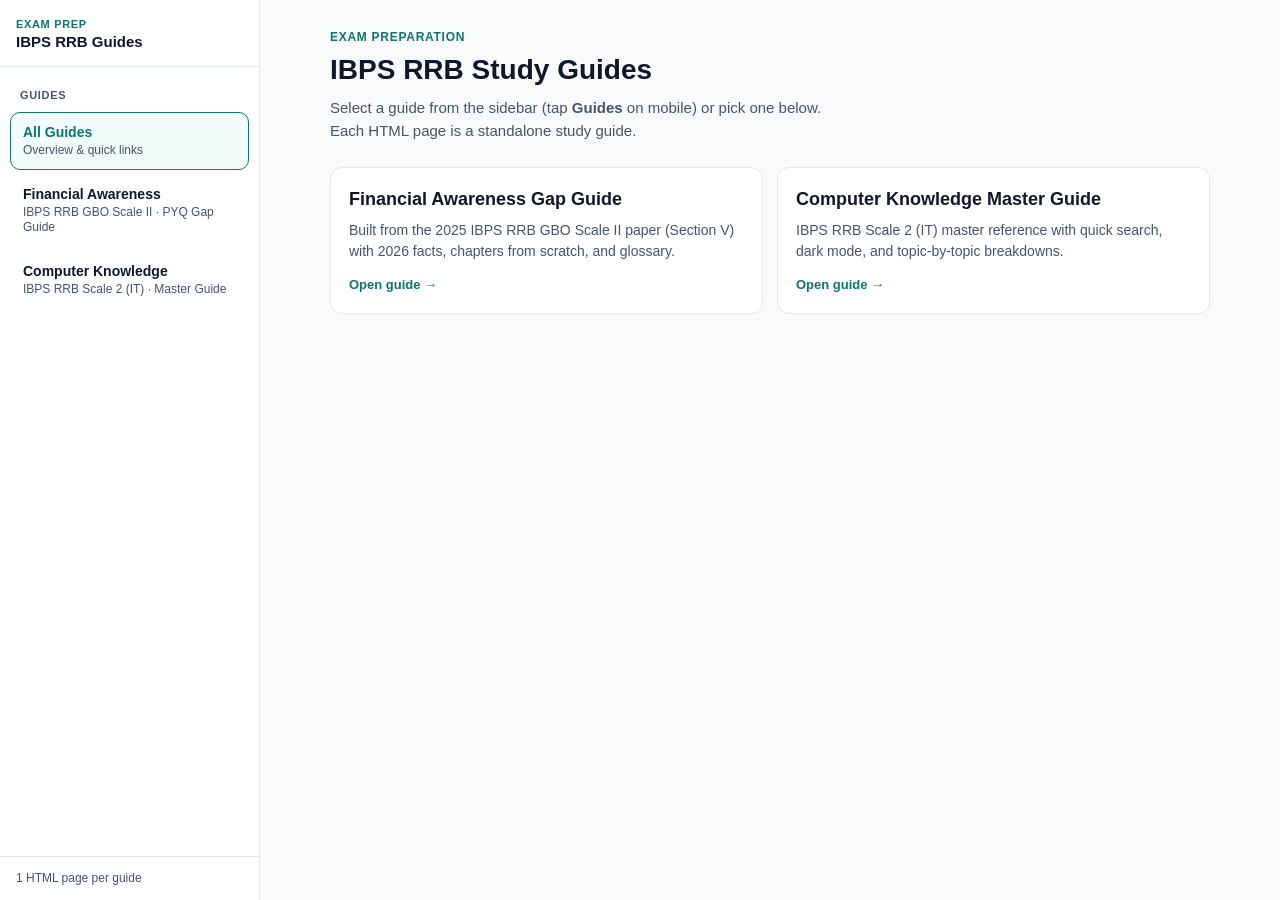
==== index.html @ c1ba6343 "Add study guides with responsive sidebar navigation" ====
<!DOCTYPE html>
<html lang="en">
<head>
  <meta charset="UTF-8">
  <meta name="viewport" content="width=device-width, initial-scale=1.0">
  <title>IBPS RRB Study Guides</title>
  <link rel="stylesheet" href="sidebar.css">
  <style>
    :root {
      --bg: #f8fafc;
      --surface: #ffffff;
      --text: #0f172a;
      --muted: #475569;
      --border: #e2e8f0;
      --accent: #0f766e;
      --accent-soft: #f0fdfa;
      color-scheme: light;
    }
    @media (prefers-color-scheme: dark) {
      :root {
        --bg: #0b1120;
        --surface: #111827;
        --text: #f1f5f9;
        --muted: #94a3b8;
        --border: #273449;
        --accent: #2dd4bf;
        --accent-soft: #042f2e;
        color-scheme: dark;
      }
    }
    * { box-sizing: border-box; }
    body {
      margin: 0;
      font-family: -apple-system, BlinkMacSystemFont, "Segoe UI", Roboto, Inter, sans-serif;
      background: var(--bg);
      color: var(--text);
      line-height: 1.55;
      font-size: 15px;
    }
    main {
      max-width: 920px;
      margin: 0 auto;
      padding: 28px 20px 60px;
    }
    .kicker {
      font-size: 12px;
      font-weight: 700;
      letter-spacing: 0.06em;
      text-transform: uppercase;
      color: var(--accent);
      margin: 0 0 6px;
    }
    h1 {
      font-size: 28px;
      line-height: 1.2;
      margin: 0 0 10px;
    }
    .lede {
      color: var(--muted);
      max-width: 62ch;
      margin: 0 0 24px;
    }
    .grid {
      display: grid;
      grid-template-columns: repeat(auto-fit, minmax(260px, 1fr));
      gap: 14px;
    }
    .guide-card {
      display: flex;
      flex-direction: column;
      justify-content: space-between;
      gap: 12px;
      background: var(--surface);
      border: 1px solid var(--border);
      border-radius: 12px;
      padding: 18px;
      text-decoration: none;
      color: var(--text);
      transition: border-color 0.15s ease, transform 0.15s ease;
    }
    .guide-card:hover {
      border-color: var(--accent);
      transform: translateY(-2px);
    }
    .guide-card h2 {
      font-size: 18px;
      margin: 0 0 6px;
    }
    .guide-card p {
      margin: 0;
      color: var(--muted);
      font-size: 14px;
    }
    .guide-card .cta {
      font-size: 13px;
      font-weight: 600;
      color: var(--accent);
    }
  </style>
</head>
<body data-sidebar-pad="flush">
  <main>
    <p class="kicker">Exam Preparation</p>
    <h1>IBPS RRB Study Guides</h1>
    <p class="lede">Select a guide from the sidebar (tap <strong>Guides</strong> on mobile) or pick one below. Each HTML page is a standalone study guide.</p>

    <div class="grid">
      <a class="guide-card" href="Financial%20Awareness%20Gap%20Guide.html">
        <div>
          <h2>Financial Awareness Gap Guide</h2>
          <p>Built from the 2025 IBPS RRB GBO Scale II paper (Section V) with 2026 facts, chapters from scratch, and glossary.</p>
        </div>
        <span class="cta">Open guide &rarr;</span>
      </a>

      <a class="guide-card" href="computer_knowledge_guide.html">
        <div>
          <h2>Computer Knowledge Master Guide</h2>
          <p>IBPS RRB Scale 2 (IT) master reference with quick search, dark mode, and topic-by-topic breakdowns.</p>
        </div>
        <span class="cta">Open guide &rarr;</span>
      </a>
    </div>
  </main>
  <script src="sidebar.js" defer></script>
</body>
</html>
---- sidebar.css ----
/* Shared responsive sidebar navigation (fixed on desktop, drawable on mobile) */
:root {
  --sb-width: 260px;
  --sb-bg: var(--card, var(--surface, #ffffff));
  --sb-fg: var(--fg, var(--text, #0f172a));
  --sb-muted: var(--muted, #64748b);
  --sb-border: var(--line, var(--border, #e2e8f0));
  --sb-accent: var(--accent, #0f766e);
  --sb-accent-soft: var(--accent-soft, #f0fdfa);
  --sb-hover: rgba(127, 127, 127, 0.08);
}

.guide-sidebar {
  position: fixed;
  top: 0;
  left: 0;
  bottom: 0;
  width: var(--sb-width);
  max-width: 82vw;
  background: var(--sb-bg);
  color: var(--sb-fg);
  border-right: 1px solid var(--sb-border);
  z-index: 1000;
  display: flex;
  flex-direction: column;
  padding: env(safe-area-inset-top, 0px) 0 env(safe-area-inset-bottom, 0px);
  transform: translateX(-100%);
  transition: transform 0.24s cubic-bezier(0.22, 1, 0.36, 1);
  box-shadow: 0 12px 32px rgba(0, 0, 0, 0.16);
}

.guide-sidebar.open {
  transform: translateX(0);
}

.guide-sidebar-header {
  display: flex;
  align-items: center;
  justify-content: space-between;
  gap: 8px;
  padding: 16px 16px 14px;
  border-bottom: 1px solid var(--sb-border);
}

.guide-sidebar-brand {
  display: flex;
  flex-direction: column;
  text-decoration: none;
  color: var(--sb-fg);
}

.guide-sidebar-kicker {
  font-size: 11px;
  font-weight: 700;
  letter-spacing: 0.06em;
  text-transform: uppercase;
  color: var(--sb-accent);
}

.guide-sidebar-title {
  font-size: 15px;
  font-weight: 700;
  line-height: 1.25;
}

.guide-sidebar-close {
  display: inline-flex;
  align-items: center;
  justify-content: center;
  width: 34px;
  height: 34px;
  border-radius: 8px;
  border: 1px solid var(--sb-border);
  background: transparent;
  color: var(--sb-fg);
  font-size: 18px;
  line-height: 1;
  cursor: pointer;
}

.guide-sidebar .guide-sidebar-nav {
  position: static;
  top: auto;
  z-index: auto;
  background: transparent;
  border-bottom: 0;
  margin: 0;
  flex: 1;
  overflow-x: visible;
  overflow-y: auto;
  padding: 12px 10px;
  display: flex;
  flex-direction: column;
  gap: 4px;
}

.guide-sidebar-label {
  font-size: 11px;
  font-weight: 700;
  letter-spacing: 0.06em;
  text-transform: uppercase;
  color: var(--sb-muted);
  padding: 8px 10px 4px;
}

.guide-sidebar-link {
  display: flex;
  flex-direction: column;
  gap: 2px;
  padding: 10px 12px;
  border-radius: 10px;
  text-decoration: none;
  color: var(--sb-fg);
  border: 1px solid transparent;
  transition: background-color 0.15s ease, border-color 0.15s ease;
}

.guide-sidebar-link:hover {
  background: var(--sb-hover);
}

.guide-sidebar-link.active {
  background: var(--sb-accent-soft);
  border-color: var(--sb-accent);
}

.guide-sidebar-link-title {
  font-size: 14px;
  font-weight: 600;
  line-height: 1.3;
}

.guide-sidebar-link.active .guide-sidebar-link-title {
  color: var(--sb-accent);
}

.guide-sidebar-link-sub {
  font-size: 12px;
  color: var(--sb-muted);
  line-height: 1.3;
}

.guide-sidebar-footer {
  padding: 12px 16px;
  border-top: 1px solid var(--sb-border);
  font-size: 12px;
  color: var(--sb-muted);
}

.guide-sidebar-backdrop {
  position: fixed;
  inset: 0;
  background: rgba(0, 0, 0, 0.45);
  z-index: 990;
  opacity: 0;
  pointer-events: none;
  transition: opacity 0.2s ease;
}

.guide-sidebar-backdrop.open {
  opacity: 1;
  pointer-events: auto;
}

.guide-mobile-bar {
  position: sticky;
  top: 0;
  z-index: 900;
  display: flex;
  align-items: center;
  gap: 10px;
  padding: 10px 14px;
  background: var(--sb-bg);
  border-bottom: 1px solid var(--sb-border);
}

.guide-menu-btn {
  display: inline-flex;
  align-items: center;
  gap: 8px;
  padding: 7px 12px;
  border-radius: 8px;
  border: 1px solid var(--sb-border);
  background: transparent;
  color: var(--sb-fg);
  font-size: 13.5px;
  font-weight: 600;
  cursor: pointer;
}

.guide-mobile-title {
  font-size: 14px;
  font-weight: 600;
  color: var(--sb-fg);
  white-space: nowrap;
  overflow: hidden;
  text-overflow: ellipsis;
}

@media (min-width: 860px) {
  .guide-sidebar {
    transform: translateX(0);
    box-shadow: none;
  }

  .guide-sidebar-close,
  .guide-sidebar-backdrop,
  .guide-mobile-bar {
    display: none !important;
  }

  body.has-guide-sidebar {
    padding-left: calc(var(--sb-width) + 20px) !important;
  }

  body.has-guide-sidebar.guide-no-extra-pad {
    padding-left: var(--sb-width) !important;
  }
}
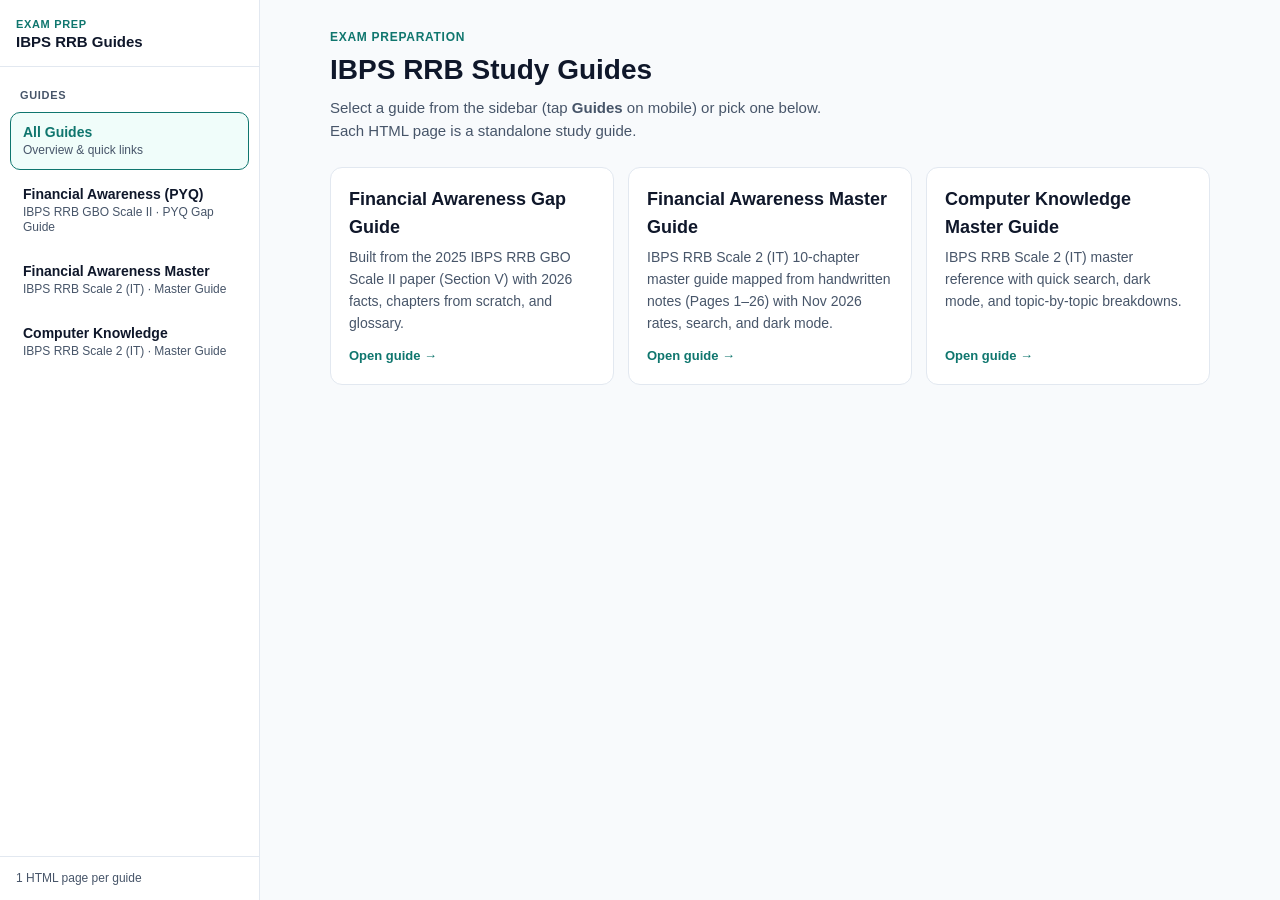
==== commit ffc3aa9d: "Add Financial Awareness Master Guide to sidebar and index" ====
--- a/index.html
+++ b/index.html
@@ -113,6 +113,14 @@
         <span class="cta">Open guide &rarr;</span>
       </a>
 
+      <a class="guide-card" href="financial_awareness_guide.html">
+        <div>
+          <h2>Financial Awareness Master Guide</h2>
+          <p>IBPS RRB Scale 2 (IT) 10-chapter master guide mapped from handwritten notes (Pages 1–26) with Nov 2026 rates, search, and dark mode.</p>
+        </div>
+        <span class="cta">Open guide &rarr;</span>
+      </a>
+
       <a class="guide-card" href="computer_knowledge_guide.html">
         <div>
           <h2>Computer Knowledge Master Guide</h2>
--- a/sidebar.css
+++ b/sidebar.css
@@ -169,9 +169,29 @@
   display: flex;
   align-items: center;
   gap: 10px;
-  padding: 10px 14px;
+  padding: max(10px, env(safe-area-inset-top, 0px)) 14px 10px;
   background: var(--sb-bg);
   border-bottom: 1px solid var(--sb-border);
+}
+
+body:not(.guide-no-extra-pad) .guide-mobile-bar {
+  margin-left: calc(-1 * max(16px, env(safe-area-inset-left, 0px)));
+  margin-right: calc(-1 * max(16px, env(safe-area-inset-right, 0px)));
+}
+
+@media (max-width: 859.98px) {
+  html {
+    scroll-padding-top: calc(var(--guide-mobile-bar-h, 53px) + 56px) !important;
+  }
+
+  nav[aria-label="Sections"],
+  .sticky-nav {
+    top: var(--guide-mobile-bar-h, 53px) !important;
+  }
+
+  h2 {
+    scroll-margin-top: calc(var(--guide-mobile-bar-h, 53px) + 56px) !important;
+  }
 }
 
 .guide-menu-btn {
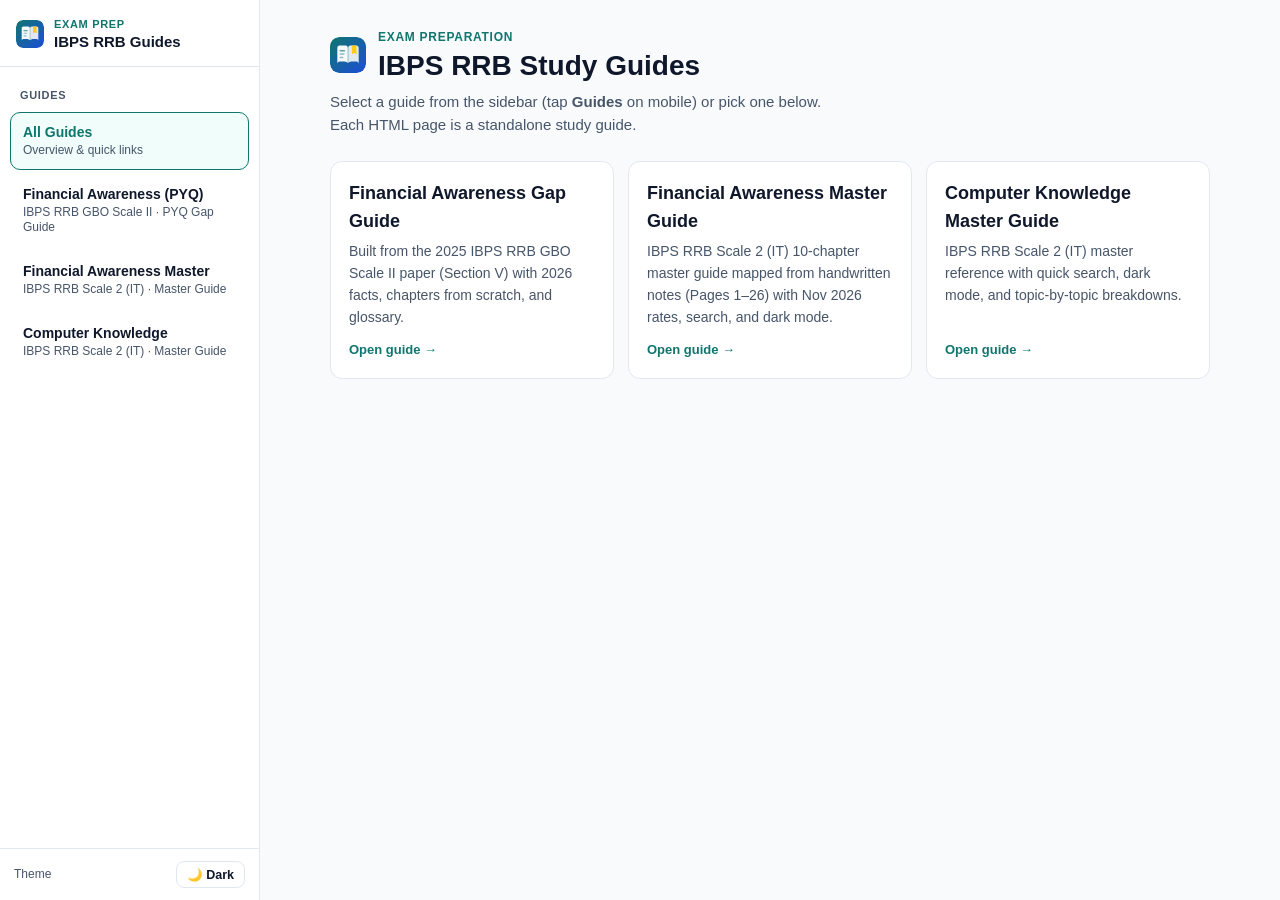
==== commit eadcd1c5: "Add unified site-wide light/dark theme and SVG favicon" ====
--- a/index.html
+++ b/index.html
@@ -4,11 +4,15 @@
   <meta charset="UTF-8">
   <meta name="viewport" content="width=device-width, initial-scale=1.0">
   <title>IBPS RRB Study Guides</title>
+  <link rel="icon" type="image/svg+xml" href="favicon.svg">
+  <link rel="apple-touch-icon" href="favicon.svg">
+  <script>(function(){try{var t=localStorage.getItem('site_theme')||localStorage.getItem('fa_theme')||localStorage.getItem('ck_theme')||(matchMedia('(prefers-color-scheme: dark)').matches?'dark':'light');document.documentElement.setAttribute('data-theme',t);}catch(e){}})();</script>
   <link rel="stylesheet" href="sidebar.css">
   <style>
     :root {
       --bg: #f8fafc;
       --surface: #ffffff;
+      --surface-2: #f1f5f9;
       --text: #0f172a;
       --muted: #475569;
       --border: #e2e8f0;
@@ -16,17 +20,16 @@
       --accent-soft: #f0fdfa;
       color-scheme: light;
     }
-    @media (prefers-color-scheme: dark) {
-      :root {
-        --bg: #0b1120;
-        --surface: #111827;
-        --text: #f1f5f9;
-        --muted: #94a3b8;
-        --border: #273449;
-        --accent: #2dd4bf;
-        --accent-soft: #042f2e;
-        color-scheme: dark;
-      }
+    [data-theme="dark"] {
+      --bg: #0b1120;
+      --surface: #111827;
+      --surface-2: #1e293b;
+      --text: #f1f5f9;
+      --muted: #94a3b8;
+      --border: #273449;
+      --accent: #2dd4bf;
+      --accent-soft: #042f2e;
+      color-scheme: dark;
     }
     * { box-sizing: border-box; }
     body {
@@ -100,8 +103,13 @@
 </head>
 <body data-sidebar-pad="flush">
   <main>
-    <p class="kicker">Exam Preparation</p>
-    <h1>IBPS RRB Study Guides</h1>
+    <div style="display:flex;align-items:center;gap:12px;margin-bottom:8px;">
+      <img src="favicon.svg" alt="" width="36" height="36" style="border-radius:9px;flex-shrink:0;">
+      <div>
+        <p class="kicker" style="margin-bottom:2px;">Exam Preparation</p>
+        <h1 style="margin:0;">IBPS RRB Study Guides</h1>
+      </div>
+    </div>
     <p class="lede">Select a guide from the sidebar (tap <strong>Guides</strong> on mobile) or pick one below. Each HTML page is a standalone study guide.</p>
 
     <div class="grid">
--- a/sidebar.css
+++ b/sidebar.css
@@ -44,9 +44,23 @@
 
 .guide-sidebar-brand {
   display: flex;
-  flex-direction: column;
+  align-items: center;
+  gap: 10px;
   text-decoration: none;
   color: var(--sb-fg);
+}
+
+.guide-sidebar-logo {
+  width: 28px;
+  height: 28px;
+  border-radius: 7px;
+  flex-shrink: 0;
+  display: block;
+}
+
+.guide-sidebar-brand-text {
+  display: flex;
+  flex-direction: column;
 }
 
 .guide-sidebar-kicker {
@@ -141,10 +155,34 @@
 }
 
 .guide-sidebar-footer {
-  padding: 12px 16px;
+  padding: 12px 14px;
   border-top: 1px solid var(--sb-border);
   font-size: 12px;
   color: var(--sb-muted);
+  display: flex;
+  align-items: center;
+  justify-content: space-between;
+  gap: 8px;
+}
+
+.guide-theme-toggle {
+  display: inline-flex;
+  align-items: center;
+  gap: 5px;
+  padding: 5px 10px;
+  border-radius: 8px;
+  border: 1px solid var(--sb-border);
+  background: transparent;
+  color: var(--sb-fg);
+  font-size: 12.5px;
+  font-weight: 600;
+  cursor: pointer;
+  white-space: nowrap;
+}
+
+.guide-theme-toggle:hover {
+  border-color: var(--sb-accent);
+  color: var(--sb-accent);
 }
 
 .guide-sidebar-backdrop {
@@ -215,6 +253,15 @@
   white-space: nowrap;
   overflow: hidden;
   text-overflow: ellipsis;
+  flex: 1;
+  min-width: 0;
+}
+
+.guide-mobile-logo {
+  width: 20px;
+  height: 20px;
+  border-radius: 5px;
+  flex-shrink: 0;
 }
 
 @media (min-width: 860px) {
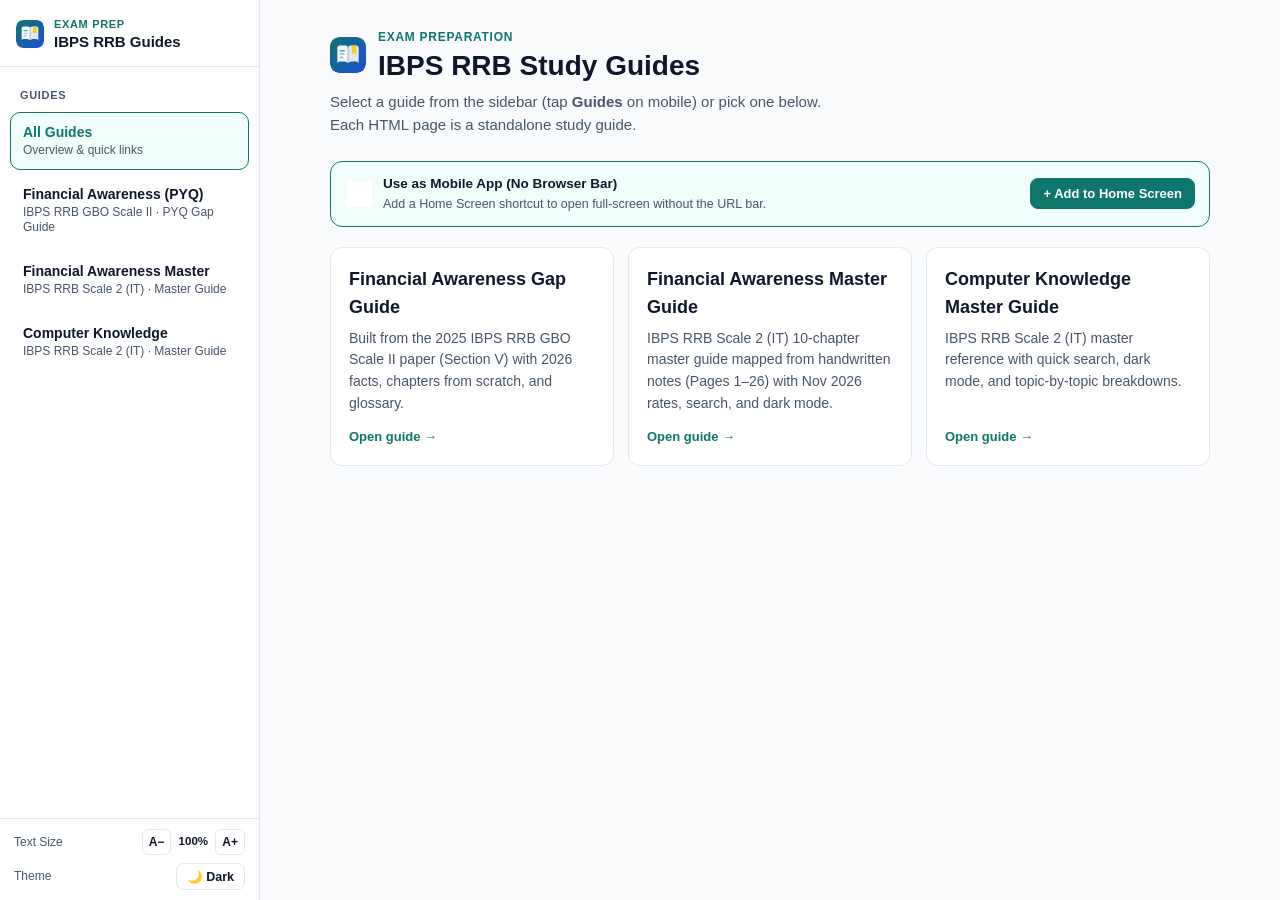
==== commit 2729d027: "Add Home Screen shortcut on index, fix mobile floating search bar, and add site-wide A-/A+ scaling" ====
--- a/index.html
+++ b/index.html
@@ -5,7 +5,13 @@
   <meta name="viewport" content="width=device-width, initial-scale=1.0">
   <title>IBPS RRB Study Guides</title>
   <link rel="icon" type="image/svg+xml" href="favicon.svg">
-  <link rel="apple-touch-icon" href="favicon.svg">
+  <link rel="apple-touch-icon" href="icon-192.png">
+  <link rel="manifest" href="manifest.json">
+  <meta name="theme-color" content="#0f766e">
+  <meta name="apple-mobile-web-app-capable" content="yes">
+  <meta name="mobile-web-app-capable" content="yes">
+  <meta name="apple-mobile-web-app-status-bar-style" content="default">
+  <meta name="apple-mobile-web-app-title" content="RRB Guides">
   <script>(function(){try{var t=localStorage.getItem('site_theme')||localStorage.getItem('fa_theme')||localStorage.getItem('ck_theme')||(matchMedia('(prefers-color-scheme: dark)').matches?'dark':'light');document.documentElement.setAttribute('data-theme',t);}catch(e){}})();</script>
   <link rel="stylesheet" href="sidebar.css">
   <style>
@@ -99,6 +105,49 @@
       font-weight: 600;
       color: var(--accent);
     }
+    .shortcut-box {
+      display: flex;
+      flex-wrap: wrap;
+      align-items: center;
+      justify-content: space-between;
+      gap: 10px;
+      background: var(--accent-soft);
+      border: 1px solid var(--accent);
+      border-radius: 12px;
+      padding: 12px 14px;
+      margin-bottom: 20px;
+      font-size: 13.5px;
+    }
+    .shortcut-box[hidden] { display: none; }
+    .shortcut-info {
+      display: flex;
+      align-items: center;
+      gap: 10px;
+      flex: 1;
+      min-width: 210px;
+    }
+    .shortcut-btn {
+      padding: 7px 12px;
+      border-radius: 8px;
+      border: 1px solid var(--accent);
+      background: var(--accent);
+      color: #ffffff;
+      font-size: 13px;
+      font-weight: 600;
+      cursor: pointer;
+      white-space: nowrap;
+    }
+    [data-theme="dark"] .shortcut-btn {
+      color: #0b1120;
+    }
+    .shortcut-steps {
+      width: 100%;
+      font-size: 12.5px;
+      color: var(--muted);
+      padding-top: 6px;
+      border-top: 1px solid var(--border);
+    }
+    .shortcut-steps[hidden] { display: none; }
   </style>
 </head>
 <body data-sidebar-pad="flush">
@@ -112,6 +161,21 @@
     </div>
     <p class="lede">Select a guide from the sidebar (tap <strong>Guides</strong> on mobile) or pick one below. Each HTML page is a standalone study guide.</p>
 
+    <div class="shortcut-box" id="shortcutBox">
+      <div class="shortcut-info">
+        <img src="icon-192.png" alt="" width="28" height="28" style="border-radius:7px;flex-shrink:0;">
+        <div>
+          <strong>Use as Mobile App (No Browser Bar)</strong>
+          <div style="font-size:12.5px;color:var(--muted);">Add a Home Screen shortcut to open full-screen without the URL bar.</div>
+        </div>
+      </div>
+      <button type="button" class="shortcut-btn" id="installShortcutBtn">+ Add to Home Screen</button>
+      <div class="shortcut-steps" id="shortcutSteps" hidden>
+        <strong>iPhone (Safari):</strong> Tap <strong>Share</strong> (square with &uarr;) &rarr; <strong>Add to Home Screen</strong>.<br>
+        <strong>Android (Chrome):</strong> Tap <strong>&#8942;</strong> menu &rarr; <strong>Add to Home screen</strong> / <strong>Install app</strong>.
+      </div>
+    </div>
+
     <div class="grid">
       <a class="guide-card" href="Financial%20Awareness%20Gap%20Guide.html">
         <div>
@@ -139,5 +203,35 @@
     </div>
   </main>
   <script src="sidebar.js" defer></script>
+  <script>
+    (function () {
+      var box = document.getElementById('shortcutBox');
+      var btn = document.getElementById('installShortcutBtn');
+      var steps = document.getElementById('shortcutSteps');
+      if (!box || !btn) return;
+      var isStandalone =
+        (window.matchMedia && window.matchMedia('(display-mode: standalone)').matches) ||
+        window.navigator.standalone === true;
+      if (isStandalone) {
+        box.hidden = true;
+        return;
+      }
+      var deferredPrompt = null;
+      window.addEventListener('beforeinstallprompt', function (e) {
+        e.preventDefault();
+        deferredPrompt = e;
+      });
+      btn.addEventListener('click', function () {
+        if (deferredPrompt) {
+          deferredPrompt.prompt();
+          deferredPrompt.userChoice.finally(function () {
+            deferredPrompt = null;
+          });
+        } else {
+          steps.hidden = !steps.hidden;
+        }
+      });
+    })();
+  </script>
 </body>
 </html>
--- a/sidebar.css
+++ b/sidebar.css
@@ -155,14 +155,68 @@
 }
 
 .guide-sidebar-footer {
-  padding: 12px 14px;
+  padding: 10px 14px;
   border-top: 1px solid var(--sb-border);
   font-size: 12px;
   color: var(--sb-muted);
   display: flex;
+  flex-direction: column;
+  gap: 8px;
+}
+
+.guide-footer-row {
+  display: flex;
   align-items: center;
   justify-content: space-between;
   gap: 8px;
+}
+
+.guide-scale-controls {
+  display: inline-flex;
+  align-items: center;
+  gap: 4px;
+}
+
+.guide-scale-btn {
+  display: inline-flex;
+  align-items: center;
+  justify-content: center;
+  min-width: 28px;
+  height: 26px;
+  padding: 0 6px;
+  border-radius: 6px;
+  border: 1px solid var(--sb-border);
+  background: transparent;
+  color: var(--sb-fg);
+  font-size: 12px;
+  font-weight: 700;
+  cursor: pointer;
+}
+
+.guide-scale-btn:hover:not(:disabled) {
+  border-color: var(--sb-accent);
+  color: var(--sb-accent);
+}
+
+.guide-scale-btn:disabled {
+  opacity: 0.4;
+  cursor: not-allowed;
+}
+
+.guide-scale-val {
+  min-width: 36px;
+  text-align: center;
+  font-size: 11.5px;
+  font-weight: 600;
+  font-variant-numeric: tabular-nums;
+  color: var(--sb-fg);
+}
+
+body.has-guide-sidebar > main,
+body.has-guide-sidebar > header,
+body.has-guide-sidebar > section,
+body.has-guide-sidebar > footer {
+  zoom: var(--site-scale, 1);
 }
 
 .guide-theme-toggle {
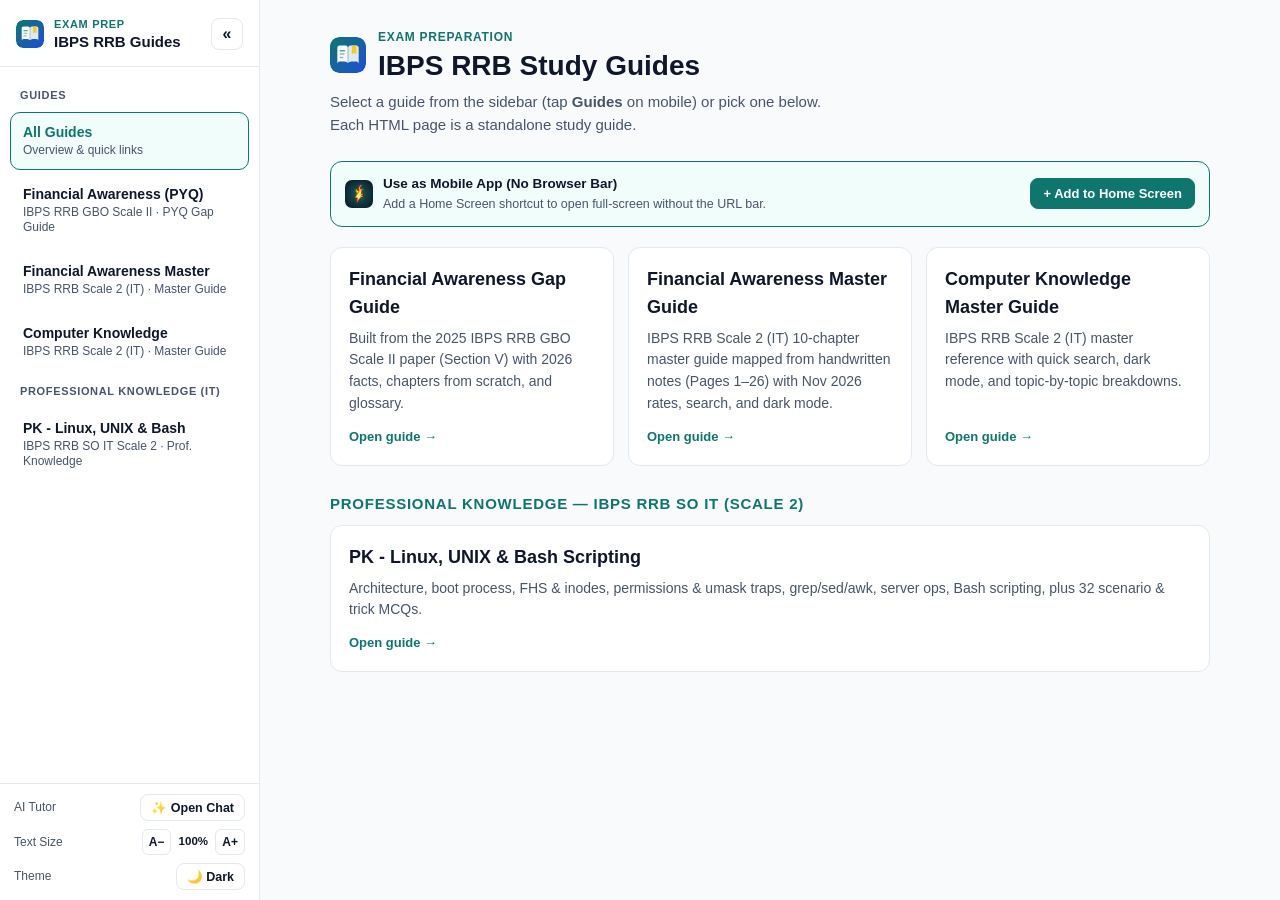
==== commit f9675232: "Add PK - Linux, UNIX & Bash Scripting guide with 32 practice & scenario Qs" ====
--- a/index.html
+++ b/index.html
@@ -197,6 +197,17 @@
         <div>
           <h2>Computer Knowledge Master Guide</h2>
           <p>IBPS RRB Scale 2 (IT) master reference with quick search, dark mode, and topic-by-topic breakdowns.</p>
+        </div>
+        <span class="cta">Open guide &rarr;</span>
+      </a>
+    </div>
+
+    <h2 style="font-size:15px;text-transform:uppercase;letter-spacing:0.05em;color:var(--accent);margin:26px 0 10px;">Professional Knowledge — IBPS RRB SO IT (Scale 2)</h2>
+    <div class="grid">
+      <a class="guide-card" href="pk_linux_unix_bash.html">
+        <div>
+          <h2>PK - Linux, UNIX &amp; Bash Scripting</h2>
+          <p>Architecture, boot process, FHS &amp; inodes, permissions &amp; umask traps, grep/sed/awk, server ops, Bash scripting, plus 32 scenario &amp; trick MCQs.</p>
         </div>
         <span class="cta">Open guide &rarr;</span>
       </a>
--- a/sidebar.css
+++ b/sidebar.css
@@ -1,4 +1,4 @@
-/* Shared responsive sidebar navigation (fixed on desktop, drawable on mobile) */
+/* Shared responsive sidebar navigation (collapsible on desktop, drawable on mobile) */
 :root {
   --sb-width: 260px;
   --sb-bg: var(--card, var(--surface, #ffffff));
@@ -81,15 +81,21 @@
   display: inline-flex;
   align-items: center;
   justify-content: center;
-  width: 34px;
-  height: 34px;
+  width: 32px;
+  height: 32px;
   border-radius: 8px;
   border: 1px solid var(--sb-border);
   background: transparent;
   color: var(--sb-fg);
-  font-size: 18px;
+  font-size: 16px;
+  font-weight: 700;
   line-height: 1;
   cursor: pointer;
+}
+
+.guide-sidebar-close:hover {
+  border-color: var(--sb-accent);
+  color: var(--sb-accent);
 }
 
 .guide-sidebar .guide-sidebar-nav {
@@ -254,87 +260,133 @@
   pointer-events: auto;
 }
 
-.guide-mobile-bar {
-  position: sticky;
-  top: 0;
-  z-index: 900;
-  display: flex;
-  align-items: center;
-  gap: 10px;
-  padding: max(10px, env(safe-area-inset-top, 0px)) 14px 10px;
+/* Floating top-left representational icon when sidebar is hidden/collapsed */
+.guide-expand-fab {
+  position: fixed;
+  top: max(6px, env(safe-area-inset-top, 0px));
+  left: 10px;
+  z-index: 950;
+  display: inline-flex;
+  align-items: center;
+  justify-content: center;
+  width: 38px;
+  height: 38px;
+  padding: 0;
+  border-radius: 10px;
+  border: 1px solid var(--sb-border);
   background: var(--sb-bg);
-  border-bottom: 1px solid var(--sb-border);
-}
-
-body:not(.guide-no-extra-pad) .guide-mobile-bar {
-  margin-left: calc(-1 * max(16px, env(safe-area-inset-left, 0px)));
-  margin-right: calc(-1 * max(16px, env(safe-area-inset-right, 0px)));
-}
-
-@media (max-width: 859.98px) {
+  color: var(--sb-fg);
+  box-shadow: 0 3px 12px rgba(0, 0, 0, 0.16);
+  cursor: pointer;
+  transition: transform 0.15s ease, border-color 0.15s ease, opacity 0.15s ease;
+}
+
+.guide-expand-fab:hover {
+  border-color: var(--sb-accent);
+  transform: scale(1.05);
+}
+
+.guide-expand-fab img {
+  width: 24px;
+  height: 24px;
+  border-radius: 6px;
+  display: block;
+}
+
+.guide-expand-fab.hidden {
+  opacity: 0;
+  pointer-events: none;
+}
+
+/* Keep sticky nav & top headers clear of the floating icon when sidebar is hidden */
+@media (max-width: 639.98px) {
   html {
-    scroll-padding-top: calc(var(--guide-mobile-bar-h, 53px) + 56px) !important;
-  }
-
-  nav[aria-label="Sections"],
+    scroll-padding-top: 98px !important;
+  }
+
+  h2 {
+    scroll-margin-top: 98px !important;
+  }
+
   .sticky-nav {
-    top: var(--guide-mobile-bar-h, 53px) !important;
-  }
-
-  h2 {
-    scroll-margin-top: calc(var(--guide-mobile-bar-h, 53px) + 56px) !important;
-  }
-}
-
-.guide-menu-btn {
-  display: inline-flex;
-  align-items: center;
-  gap: 8px;
-  padding: 7px 12px;
-  border-radius: 8px;
-  border: 1px solid var(--sb-border);
-  background: transparent;
-  color: var(--sb-fg);
-  font-size: 13.5px;
-  font-weight: 600;
-  cursor: pointer;
-}
-
-.guide-mobile-title {
-  font-size: 14px;
-  font-weight: 600;
-  color: var(--sb-fg);
-  white-space: nowrap;
-  overflow: hidden;
-  text-overflow: ellipsis;
-  flex: 1;
-  min-width: 0;
-}
-
-.guide-mobile-logo {
-  width: 20px;
-  height: 20px;
-  border-radius: 5px;
-  flex-shrink: 0;
+    padding: 8px 12px !important;
+  }
+
+  .sticky-nav .nav-inner {
+    flex-wrap: wrap;
+    row-gap: 7px;
+  }
+
+  .sticky-nav .chips {
+    order: 2;
+    flex: 1 0 100%;
+    width: 100%;
+  }
+
+  .sticky-nav .qz-nav-btn,
+  .sticky-nav .hl-nav-btn,
+  .sticky-nav .theme-btn {
+    order: 1;
+  }
+
+  .sticky-nav .nav-inner > button:first-of-type {
+    margin-left: auto;
+  }
+
+  body.guide-no-sticky-nav > header,
+  body.guide-no-sticky-nav > main > div:first-child {
+    padding-left: 48px;
+  }
+
+  body.guide-no-sticky-nav > header {
+    padding-top: 14px;
+  }
+}
+
+@media (min-width: 640px) and (max-width: 859.98px) {
+  .sticky-nav {
+    padding-left: 56px !important;
+  }
+
+  body.guide-no-sticky-nav > header,
+  body.guide-no-sticky-nav > main > div:first-child {
+    padding-left: 48px;
+  }
+
+  body.guide-no-sticky-nav > header {
+    padding-top: 14px;
+  }
 }
 
 @media (min-width: 860px) {
-  .guide-sidebar {
+  body.has-guide-sidebar:not(.guide-sidebar-collapsed) .guide-sidebar {
     transform: translateX(0);
     box-shadow: none;
   }
 
-  .guide-sidebar-close,
-  .guide-sidebar-backdrop,
-  .guide-mobile-bar {
+  body.has-guide-sidebar:not(.guide-sidebar-collapsed) .guide-sidebar-backdrop,
+  body.has-guide-sidebar:not(.guide-sidebar-collapsed) .guide-expand-fab {
     display: none !important;
   }
 
-  body.has-guide-sidebar {
+  body.has-guide-sidebar:not(.guide-sidebar-collapsed) {
     padding-left: calc(var(--sb-width) + 20px) !important;
   }
 
-  body.has-guide-sidebar.guide-no-extra-pad {
+  body.has-guide-sidebar.guide-no-extra-pad:not(.guide-sidebar-collapsed) {
     padding-left: var(--sb-width) !important;
   }
-}
+
+  body.has-guide-sidebar.guide-sidebar-collapsed .guide-sidebar-backdrop {
+    display: none !important;
+  }
+
+  body.has-guide-sidebar.guide-sidebar-collapsed .sticky-nav {
+    padding-left: 56px !important;
+  }
+
+  body.has-guide-sidebar.guide-sidebar-collapsed.guide-no-sticky-nav > header,
+  body.has-guide-sidebar.guide-sidebar-collapsed.guide-no-sticky-nav > main > div:first-child {
+    padding-left: 48px;
+  }
+}
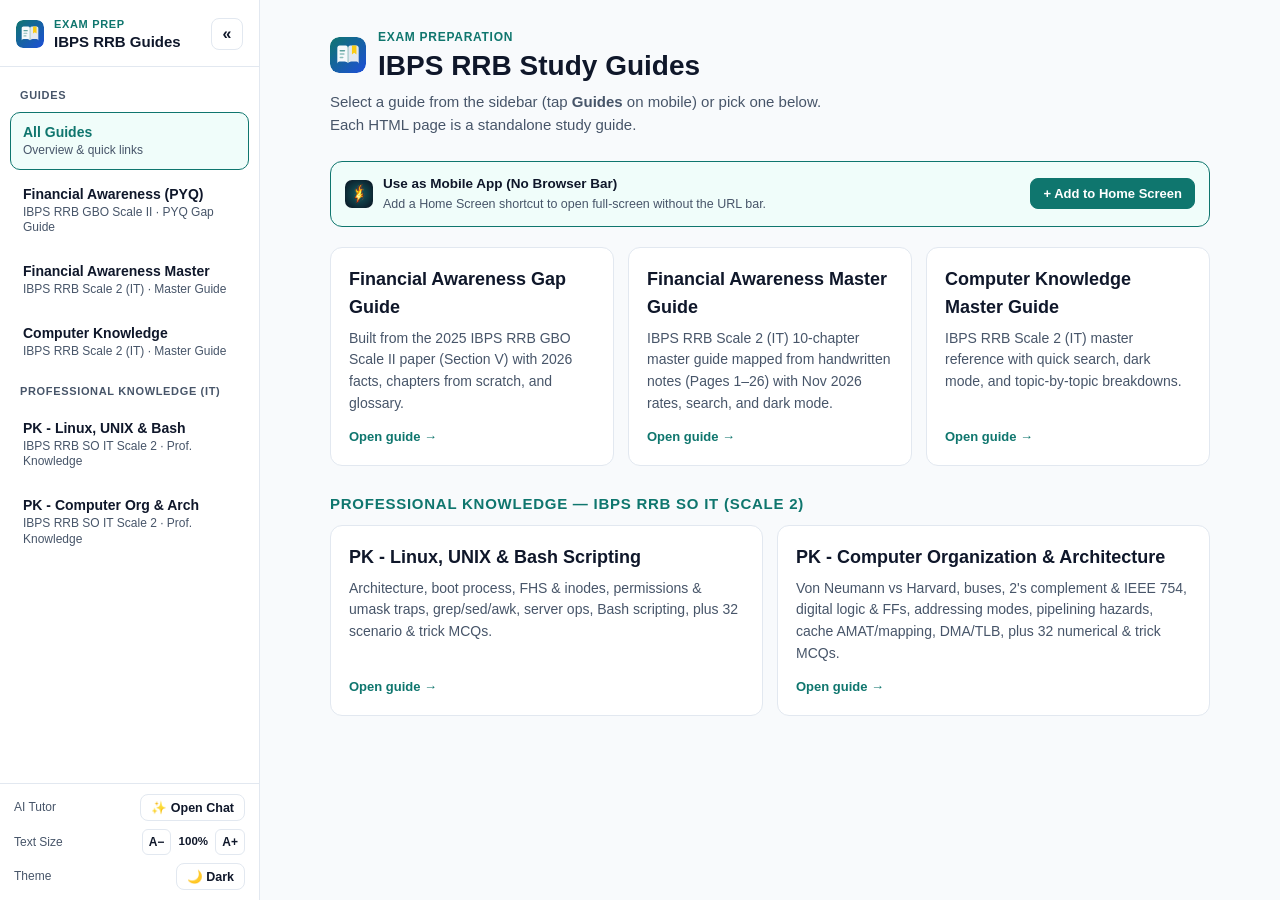
==== commit 6038554d: "Add PK - Computer Organization & Architecture guide with 32 MCQs" ====
--- a/index.html
+++ b/index.html
@@ -208,6 +208,14 @@
         <div>
           <h2>PK - Linux, UNIX &amp; Bash Scripting</h2>
           <p>Architecture, boot process, FHS &amp; inodes, permissions &amp; umask traps, grep/sed/awk, server ops, Bash scripting, plus 32 scenario &amp; trick MCQs.</p>
+        </div>
+        <span class="cta">Open guide &rarr;</span>
+      </a>
+
+      <a class="guide-card" href="pk_computer_organization_architecture.html">
+        <div>
+          <h2>PK - Computer Organization &amp; Architecture</h2>
+          <p>Von Neumann vs Harvard, buses, 2's complement &amp; IEEE 754, digital logic &amp; FFs, addressing modes, pipelining hazards, cache AMAT/mapping, DMA/TLB, plus 32 numerical &amp; trick MCQs.</p>
         </div>
         <span class="cta">Open guide &rarr;</span>
       </a>
